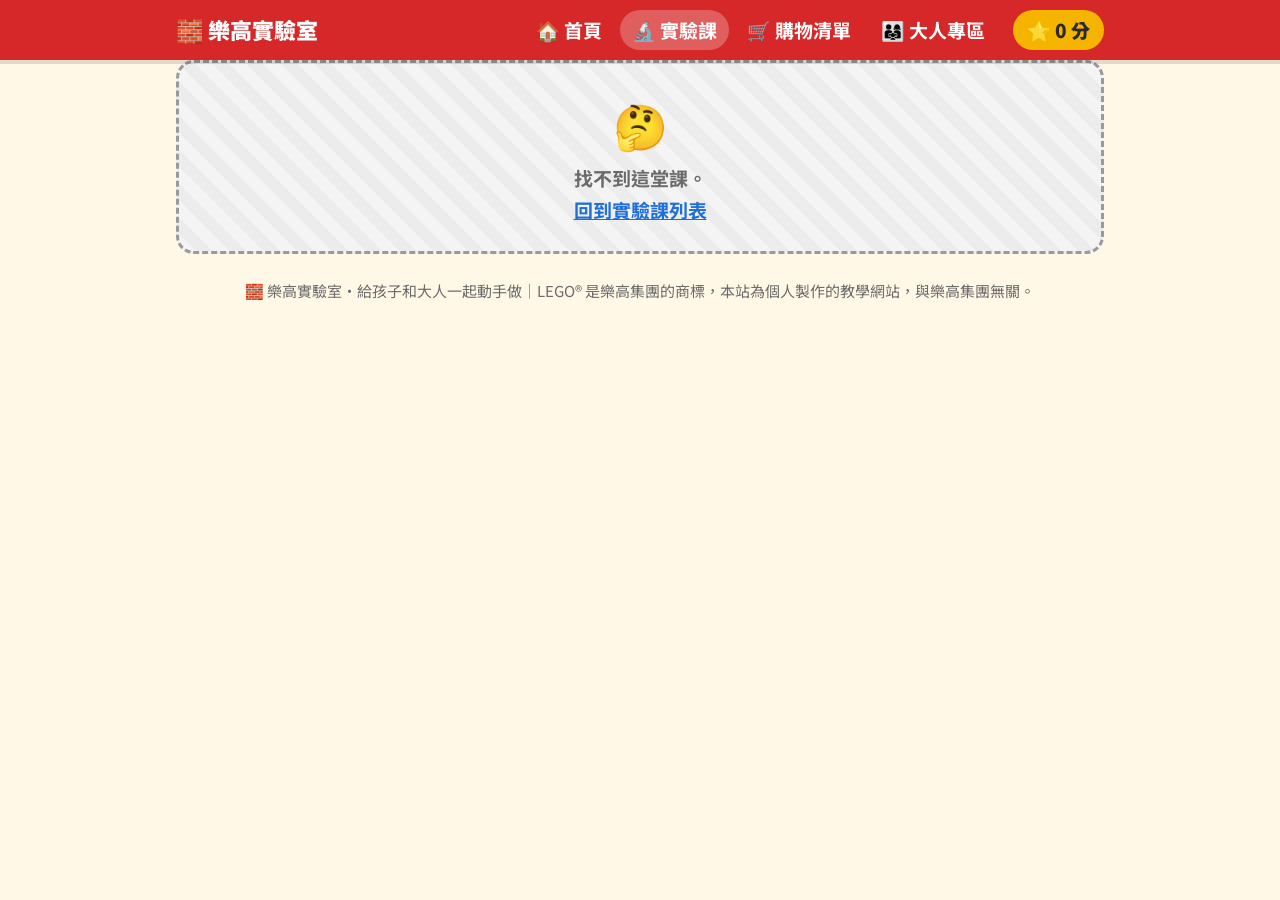
==== lesson.html @ 39731d32 "建立樂高實驗室教學網站 Co-Authored-By: Claude Opus 5.5 <noreply@anthropic.com>" ====
<!doctype html>
<html lang="zh-Hant-TW">
<head>
  <meta charset="utf-8">
  <meta name="viewport" content="width=device-width, initial-scale=1">
  <title>實驗課｜樂高實驗室</title>
  <meta name="description" content="給 6–7 歲孩子的樂高親子實驗課和分階段購物清單">
  <link rel="icon" href="data:image/svg+xml,<svg xmlns='http://www.w3.org/2000/svg' viewBox='0 0 100 100'><text y='.9em' font-size='90'>🧱</text></svg>">
  <link rel="preconnect" href="https://fonts.googleapis.com">
  <link rel="stylesheet" href="https://fonts.googleapis.com/css2?family=Noto+Sans+TC:wght@400;700;900&display=swap">
  <link rel="stylesheet" href="style.css">
</head>
<body data-page="lesson">
  <header class="top" id="top"></header>
  <main class="wrap" id="app"></main>
  <footer>🧱 樂高實驗室・給孩子和大人一起動手做｜LEGO® 是樂高集團的商標，本站為個人製作的教學網站，與樂高集團無關。</footer>
  <script src="data.js"></script>
  <script src="app.js"></script>
</body>
</html>
---- style.css ----
:root {
  --bg: #fff8e7;
  --card: #ffffff;
  --ink: #2b2b2b;
  --muted: #6b6b6b;
  --line: #ecdcb8;
  --red: #d62828;
  --red-soft: #fde2e2;
  --yellow: #f4b400;
  --yellow-soft: #fff1c2;
  --blue: #1e6fd9;
  --blue-soft: #dbe9fd;
  --green: #2a9d48;
  --green-soft: #dcf5e3;
  --lock: #9a9a9a;
  --shadow: 0 4px 0 rgba(0, 0, 0, 0.12);
}

* { box-sizing: border-box; }

body {
  margin: 0;
  background: var(--bg);
  color: var(--ink);
  font-family: "Noto Sans TC", "Microsoft JhengHei", "PingFang TC", sans-serif;
  font-size: 19px;
  line-height: 1.7;
}

a { color: var(--blue); }

.wrap { max-width: 960px; margin: 0 auto; padding: 0 16px; }

/* 頂部導覽 */
.top {
  background: var(--red);
  color: #fff;
  box-shadow: var(--shadow);
  position: sticky;
  top: 0;
  z-index: 10;
}
.top .wrap {
  display: flex;
  flex-wrap: wrap;
  align-items: center;
  gap: 8px 16px;
  padding-top: 10px;
  padding-bottom: 10px;
}
.logo {
  color: #fff;
  text-decoration: none;
  font-weight: 900;
  font-size: 22px;
  margin-right: auto;
}
.nav { display: flex; flex-wrap: wrap; gap: 6px; }
.nav a {
  color: #fff;
  text-decoration: none;
  padding: 4px 12px;
  border-radius: 999px;
  font-weight: 700;
}
.nav a.on, .nav a:hover { background: rgba(255, 255, 255, 0.25); }
.score-pill {
  background: var(--yellow);
  color: var(--ink);
  font-weight: 900;
  padding: 4px 14px;
  border-radius: 999px;
  white-space: nowrap;
}

main { padding: 24px 0 48px; }

h1 { font-size: 32px; line-height: 1.3; margin: 0 0 8px; }
h2 { font-size: 26px; margin: 32px 0 12px; }
h3 { font-size: 21px; margin: 0 0 8px; }
.lead { color: var(--muted); margin: 0 0 20px; }

.card {
  background: var(--card);
  border: 3px solid var(--line);
  border-radius: 18px;
  padding: 18px 20px;
  box-shadow: var(--shadow);
}

/* 首頁 */
.hero { text-align: center; padding: 16px 0 8px; }
.hero .big { font-size: 64px; line-height: 1; }
.progress {
  height: 26px;
  background: #f1e6cc;
  border-radius: 999px;
  overflow: hidden;
  margin: 12px 0 6px;
}
.progress > div {
  height: 100%;
  background: linear-gradient(90deg, var(--red), var(--yellow), var(--green));
  width: 0;
  transition: width 0.6s;
}
.grid { display: grid; gap: 16px; grid-template-columns: repeat(auto-fit, minmax(240px, 1fr)); }
.big-btn {
  display: block;
  text-decoration: none;
  color: var(--ink);
  text-align: center;
  font-weight: 900;
  font-size: 22px;
}
.big-btn .emoji { font-size: 48px; display: block; }
.big-btn small { display: block; font-weight: 400; font-size: 16px; color: var(--muted); }

/* 階段 */
.stage { margin-top: 28px; }
.stage-head {
  display: flex;
  align-items: center;
  gap: 12px;
  flex-wrap: wrap;
  padding: 12px 18px;
  border-radius: 16px;
  color: #fff;
  font-weight: 900;
}
.stage-head .name { font-size: 22px; margin-right: auto; }
.stage-head .tag { background: rgba(255, 255, 255, 0.3); padding: 2px 12px; border-radius: 999px; font-size: 16px; }
.c-red { background: var(--red); }
.c-yellow { background: var(--yellow); color: var(--ink) !important; }
.c-blue { background: var(--blue); }
.stage.locked .stage-head { background: var(--lock); color: #fff !important; }
.stage-goal { margin: 10px 4px 14px; color: var(--muted); }

.lock-box {
  text-align: center;
  padding: 24px;
  background: repeating-linear-gradient(45deg, #f4f4f4, #f4f4f4 12px, #ececec 12px, #ececec 24px);
  border: 3px dashed var(--lock);
  border-radius: 18px;
  color: var(--muted);
  font-weight: 700;
}
.lock-box .emoji { font-size: 44px; display: block; }

/* 購物清單 */
.item { margin-bottom: 14px; }
.item .code {
  display: inline-block;
  background: var(--blue-soft);
  color: var(--blue);
  font-weight: 900;
  padding: 0 10px;
  border-radius: 8px;
  margin-left: 6px;
  font-size: 16px;
}
.item p { margin: 4px 0; }
.item .where { color: var(--muted); font-size: 16px; }
.links { display: flex; flex-wrap: wrap; gap: 8px; margin-top: 8px; }
.links a {
  font-size: 15px;
  padding: 2px 12px;
  border: 2px solid var(--blue);
  border-radius: 999px;
  text-decoration: none;
  font-weight: 700;
}
.note {
  background: var(--yellow-soft);
  border-left: 6px solid var(--yellow);
  padding: 10px 14px;
  border-radius: 10px;
  margin-bottom: 14px;
}

/* 課程列表 */
.lesson-card {
  display: flex;
  gap: 14px;
  align-items: center;
  text-decoration: none;
  color: var(--ink);
}
.lesson-card .emoji { font-size: 40px; flex: none; }
.lesson-card .meta { font-size: 15px; color: var(--muted); }
.lesson-card.done { border-color: var(--green); background: var(--green-soft); }
.lesson-card.locked { opacity: 0.55; cursor: not-allowed; }
.badge {
  margin-left: auto;
  flex: none;
  font-weight: 900;
  font-size: 15px;
  padding: 2px 10px;
  border-radius: 999px;
  background: var(--yellow-soft);
}
.lesson-card.done .badge { background: var(--green); color: #fff; }

/* 單堂課 */
.lesson-top { display: flex; gap: 14px; align-items: center; flex-wrap: wrap; }
.lesson-top .emoji { font-size: 60px; line-height: 1; }
.question {
  font-size: 22px;
  font-weight: 900;
  background: var(--blue-soft);
  padding: 12px 18px;
  border-radius: 14px;
  margin: 16px 0;
}
.section h2 { display: flex; align-items: center; gap: 10px; }
.section h2 .n {
  background: var(--red);
  color: #fff;
  width: 40px;
  height: 40px;
  border-radius: 10px;
  display: inline-flex;
  align-items: center;
  justify-content: center;
  font-size: 20px;
  flex: none;
}
.materials { margin: 0; padding-left: 0; list-style: none; }
.materials li { padding: 6px 0 6px 34px; position: relative; border-bottom: 1px dashed var(--line); }
.materials li:last-child { border-bottom: 0; }
.materials li::before { content: "🧩"; position: absolute; left: 0; }

.steps { list-style: none; padding: 0; margin: 0; counter-reset: s; }
.steps li { margin-bottom: 10px; }
.steps label {
  display: flex;
  gap: 12px;
  align-items: flex-start;
  padding: 12px 14px;
  border: 3px solid var(--line);
  border-radius: 14px;
  background: var(--card);
  cursor: pointer;
}
.steps input { width: 28px; height: 28px; flex: none; margin-top: 3px; accent-color: var(--green); }
.steps .num { font-weight: 900; color: var(--red); flex: none; }
.steps input:checked ~ span { text-decoration: line-through; color: var(--muted); }
.steps label:has(input:checked) { border-color: var(--green); background: var(--green-soft); }

.result { background: var(--green-soft); border-color: var(--green); }
.discovery { background: var(--yellow-soft); border-color: var(--yellow); }

.done-btn {
  display: block;
  width: 100%;
  margin-top: 24px;
  font: inherit;
  font-size: 24px;
  font-weight: 900;
  padding: 16px;
  border: 0;
  border-radius: 18px;
  background: var(--green);
  color: #fff;
  box-shadow: var(--shadow);
  cursor: pointer;
}
.done-btn:disabled { background: var(--lock); cursor: not-allowed; }
.done-btn.finished { background: var(--yellow); color: var(--ink); }
.hint { text-align: center; color: var(--muted); margin: 8px 0 0; }

.speak {
  font: inherit;
  font-size: 16px;
  border: 2px solid var(--blue);
  background: #fff;
  color: var(--blue);
  border-radius: 999px;
  padding: 2px 12px;
  cursor: pointer;
  font-weight: 700;
}

.pager { display: flex; justify-content: space-between; gap: 12px; margin-top: 28px; flex-wrap: wrap; }
.pager a { font-weight: 700; }

/* 慶祝視窗 */
.toast {
  position: fixed;
  left: 50%;
  top: 50%;
  transform: translate(-50%, -50%) scale(0.8);
  background: #fff;
  border: 4px solid var(--yellow);
  border-radius: 24px;
  padding: 24px 32px;
  text-align: center;
  box-shadow: 0 10px 40px rgba(0, 0, 0, 0.25);
  opacity: 0;
  pointer-events: none;
  transition: 0.25s;
  z-index: 50;
  max-width: calc(100vw - 32px);
}
.toast.show { opacity: 1; transform: translate(-50%, -50%) scale(1); pointer-events: auto; }
.toast .emoji { font-size: 64px; display: block; }
.toast b { font-size: 26px; display: block; }

.btn {
  font: inherit;
  font-weight: 700;
  padding: 8px 18px;
  border-radius: 12px;
  border: 2px solid var(--ink);
  background: #fff;
  cursor: pointer;
}
.btn.danger { border-color: var(--red); color: var(--red); }

footer { text-align: center; color: var(--muted); font-size: 15px; padding: 24px 16px 40px; }

@media (max-width: 600px) {
  body { font-size: 18px; }
  h1 { font-size: 27px; }
  .lesson-top .emoji { font-size: 48px; }
}
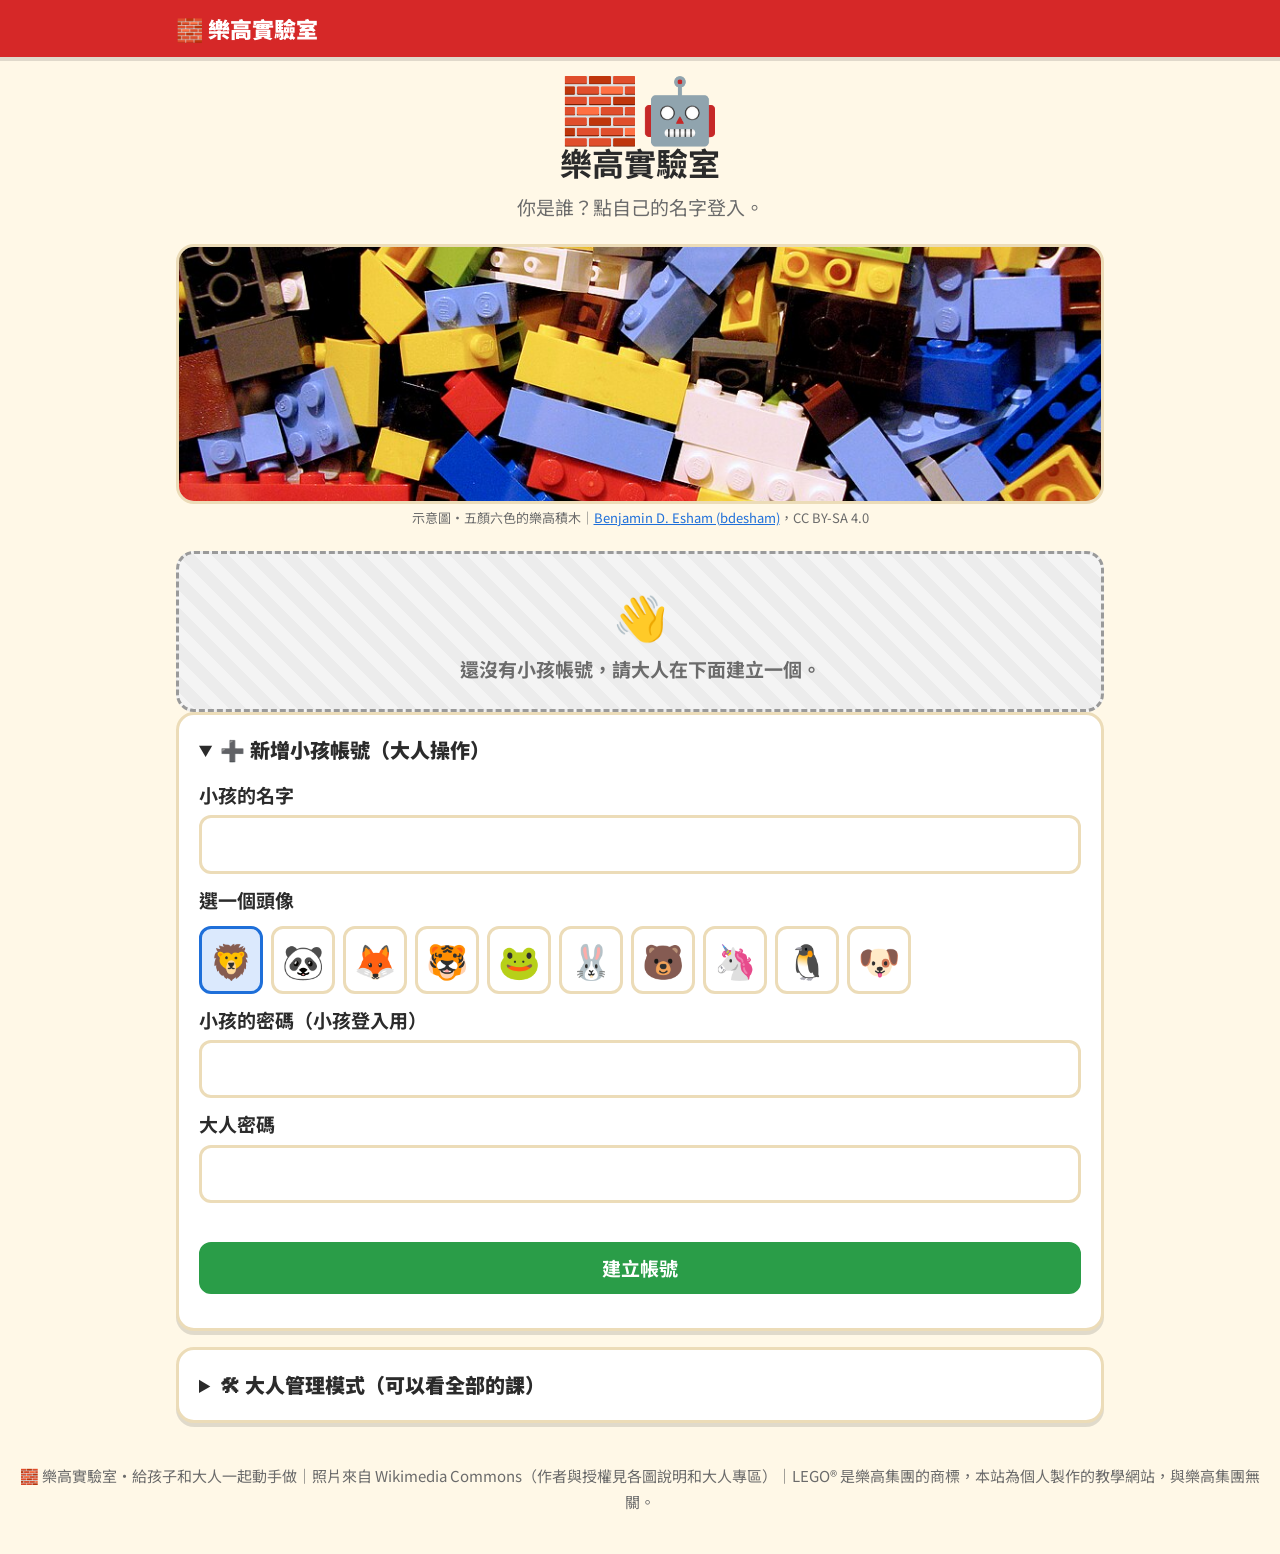
==== commit 993d8ed0: "加入小孩帳號、大人密碼確認、管理模式和自由授權圖片 Co-Authored-By: Claude Opus 5.5 <noreply@anthropic.com>" ====
--- a/lesson.html
+++ b/lesson.html
@@ -13,8 +13,9 @@
 <body data-page="lesson">
   <header class="top" id="top"></header>
   <main class="wrap" id="app"></main>
-  <footer>🧱 樂高實驗室・給孩子和大人一起動手做｜LEGO® 是樂高集團的商標，本站為個人製作的教學網站，與樂高集團無關。</footer>
+  <footer>🧱 樂高實驗室・給孩子和大人一起動手做｜照片來自 Wikimedia Commons（作者與授權見各圖說明和大人專區）｜LEGO® 是樂高集團的商標，本站為個人製作的教學網站，與樂高集團無關。</footer>
   <script src="data.js"></script>
+  <script src="images.js"></script>
   <script src="app.js"></script>
 </body>
 </html>
--- a/style.css
+++ b/style.css
@@ -17,6 +17,7 @@
 }
 
 * { box-sizing: border-box; }
+[hidden] { display: none !important; }
 
 body {
   margin: 0;
@@ -317,10 +318,108 @@
 }
 .btn.danger { border-color: var(--red); color: var(--red); }
 
+/* 圖片 */
+.photo { margin: 16px 0; }
+.photo img {
+  display: block;
+  width: 100%;
+  max-height: 340px;
+  object-fit: cover;
+  border-radius: 18px;
+  border: 3px solid var(--line);
+  background: #f1e6cc;
+}
+.photo.wide img { max-height: 260px; }
+.photo figcaption { font-size: 13px; color: var(--muted); margin-top: 4px; line-height: 1.5; }
+.thumb {
+  display: block;
+  width: calc(100% + 40px);
+  margin: -18px -20px 12px;
+  height: 140px;
+  object-fit: cover;
+  border-radius: 15px 15px 0 0;
+}
+.credits li { font-size: 15px; }
+
+/* 帳號 */
+.logout {
+  font: inherit;
+  font-size: 15px;
+  font-weight: 700;
+  color: #fff;
+  background: transparent;
+  border: 2px solid rgba(255, 255, 255, 0.7);
+  border-radius: 999px;
+  padding: 2px 12px;
+  cursor: pointer;
+}
+.score-pill.admin { background: var(--ink); color: #fff; }
+.kids { margin: 8px 0 20px; }
+.kid-btn {
+  font: inherit;
+  font-size: 22px;
+  font-weight: 900;
+  cursor: pointer;
+  text-align: center;
+}
+.kid-btn .emoji { display: block; font-size: 52px; line-height: 1.2; }
+.kid-btn small { display: block; font-size: 15px; color: var(--muted); font-weight: 700; }
+.kid-btn.picked { border-color: var(--blue); background: var(--blue-soft); }
+.login-form { display: flex; flex-direction: column; gap: 10px; margin-bottom: 16px; }
+.login-form label, .login-form .label { display: flex; flex-direction: column; font-weight: 700; gap: 4px; }
+.login-form input[type="password"], .login-form input:not([type]), .modal input {
+  font: inherit;
+  padding: 10px 14px;
+  border: 3px solid var(--line);
+  border-radius: 12px;
+  width: 100%;
+}
+.avatars { display: flex; flex-wrap: wrap; gap: 8px; }
+.avatars label { flex-direction: row; cursor: pointer; }
+.avatars input { position: absolute; opacity: 0; }
+.avatars span { font-size: 34px; padding: 2px 8px; border: 3px solid var(--line); border-radius: 12px; }
+.avatars input:checked + span { border-color: var(--blue); background: var(--blue-soft); }
+.avatars input:focus-visible + span { outline: 3px solid var(--blue); }
+.fold { margin-bottom: 16px; }
+.fold summary { font-weight: 900; cursor: pointer; font-size: 20px; }
+.fold[open] summary { margin-bottom: 12px; }
+.err { color: var(--red); font-weight: 700; margin: 0; min-height: 1em; }
+.btn.primary { background: var(--green); border-color: var(--green); color: #fff; }
+.btn.small { font-size: 14px; padding: 2px 10px; margin: 2px; }
+.kids-table { width: 100%; border-collapse: collapse; font-size: 17px; }
+.kids-table th, .kids-table td { text-align: left; padding: 8px 6px; border-bottom: 1px dashed var(--line); }
+.kids-table th, .kids-table td:not(:last-child) { white-space: nowrap; }
+
+.modal {
+  position: fixed;
+  inset: 0;
+  background: rgba(0, 0, 0, 0.45);
+  display: flex;
+  align-items: center;
+  justify-content: center;
+  padding: 16px;
+  z-index: 60;
+}
+.modal-box {
+  background: #fff;
+  border: 4px solid var(--yellow);
+  border-radius: 24px;
+  padding: 22px;
+  width: 100%;
+  max-width: 420px;
+  text-align: center;
+}
+.modal-box .emoji { font-size: 52px; display: block; }
+.modal-box b { font-size: 24px; display: block; }
+.modal-box .row { display: flex; gap: 10px; justify-content: center; margin-top: 10px; }
+
 footer { text-align: center; color: var(--muted); font-size: 15px; padding: 24px 16px 40px; }
 
 @media (max-width: 600px) {
   body { font-size: 18px; }
   h1 { font-size: 27px; }
+  .top { position: static; }
+  .logo { font-size: 20px; }
+  .nav a { padding: 2px 8px; font-size: 16px; }
   .lesson-top .emoji { font-size: 48px; }
 }
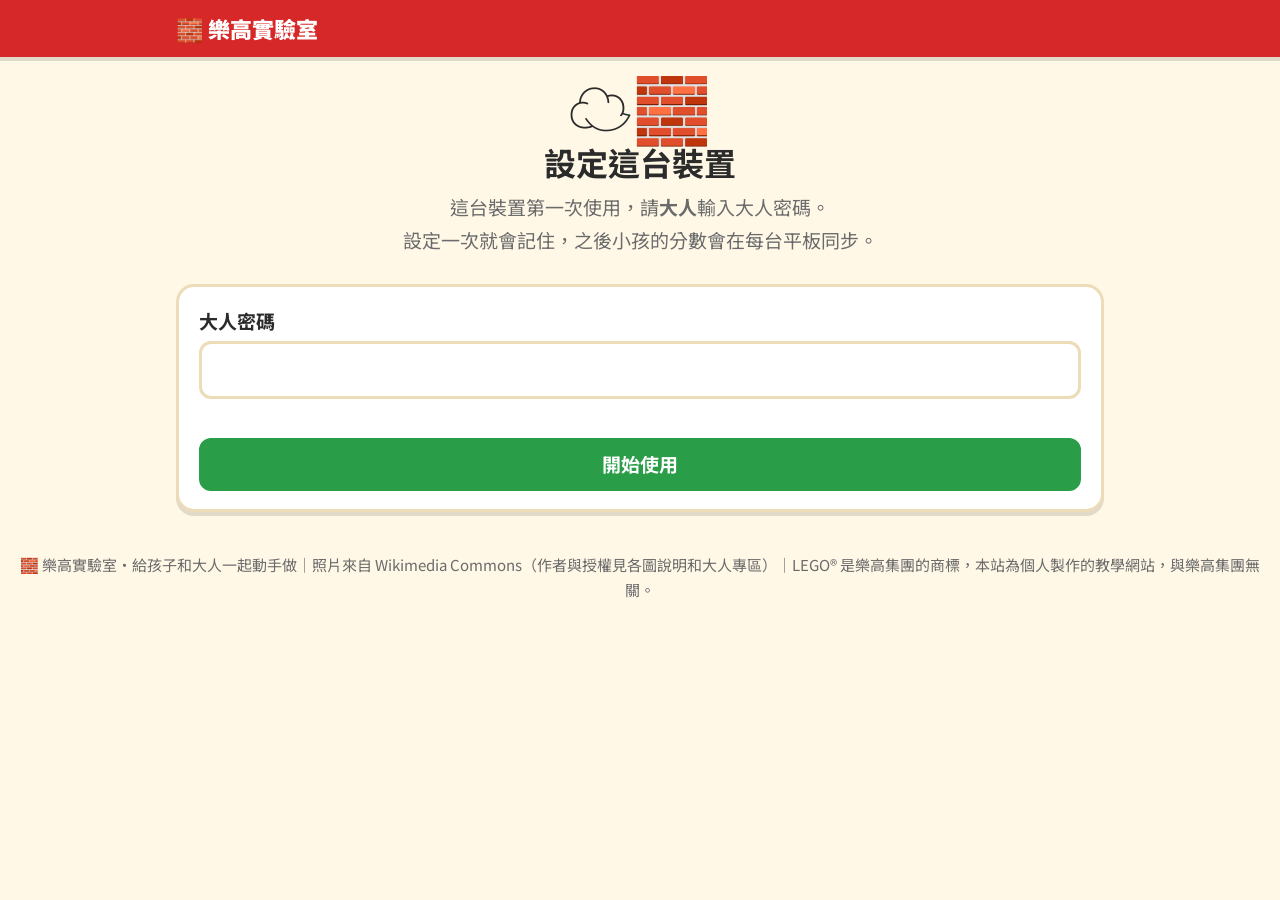
==== commit d9475c8e: "改用 Cloudflare Pages + D1 跨裝置同步，大人密碼改在伺服器檢查 Co-Authored-By: Claude Opus 5.5 <noreply@anthropic.com>" ====
--- a/lesson.html
+++ b/lesson.html
@@ -12,7 +12,7 @@
 </head>
 <body data-page="lesson">
   <header class="top" id="top"></header>
-  <main class="wrap" id="app"></main>
+  <main class="wrap" id="app"><p class="lead">載入中…</p></main>
   <footer>🧱 樂高實驗室・給孩子和大人一起動手做｜照片來自 Wikimedia Commons（作者與授權見各圖說明和大人專區）｜LEGO® 是樂高集團的商標，本站為個人製作的教學網站，與樂高集團無關。</footer>
   <script src="data.js"></script>
   <script src="images.js"></script>
--- a/style.css
+++ b/style.css
@@ -367,7 +367,7 @@
 .kid-btn.picked { border-color: var(--blue); background: var(--blue-soft); }
 .login-form { display: flex; flex-direction: column; gap: 10px; margin-bottom: 16px; }
 .login-form label, .login-form .label { display: flex; flex-direction: column; font-weight: 700; gap: 4px; }
-.login-form input[type="password"], .login-form input:not([type]), .modal input {
+.login-form input[type="password"], .login-form input[type="email"], .login-form input:not([type]), .modal input {
   font: inherit;
   padding: 10px 14px;
   border: 3px solid var(--line);
